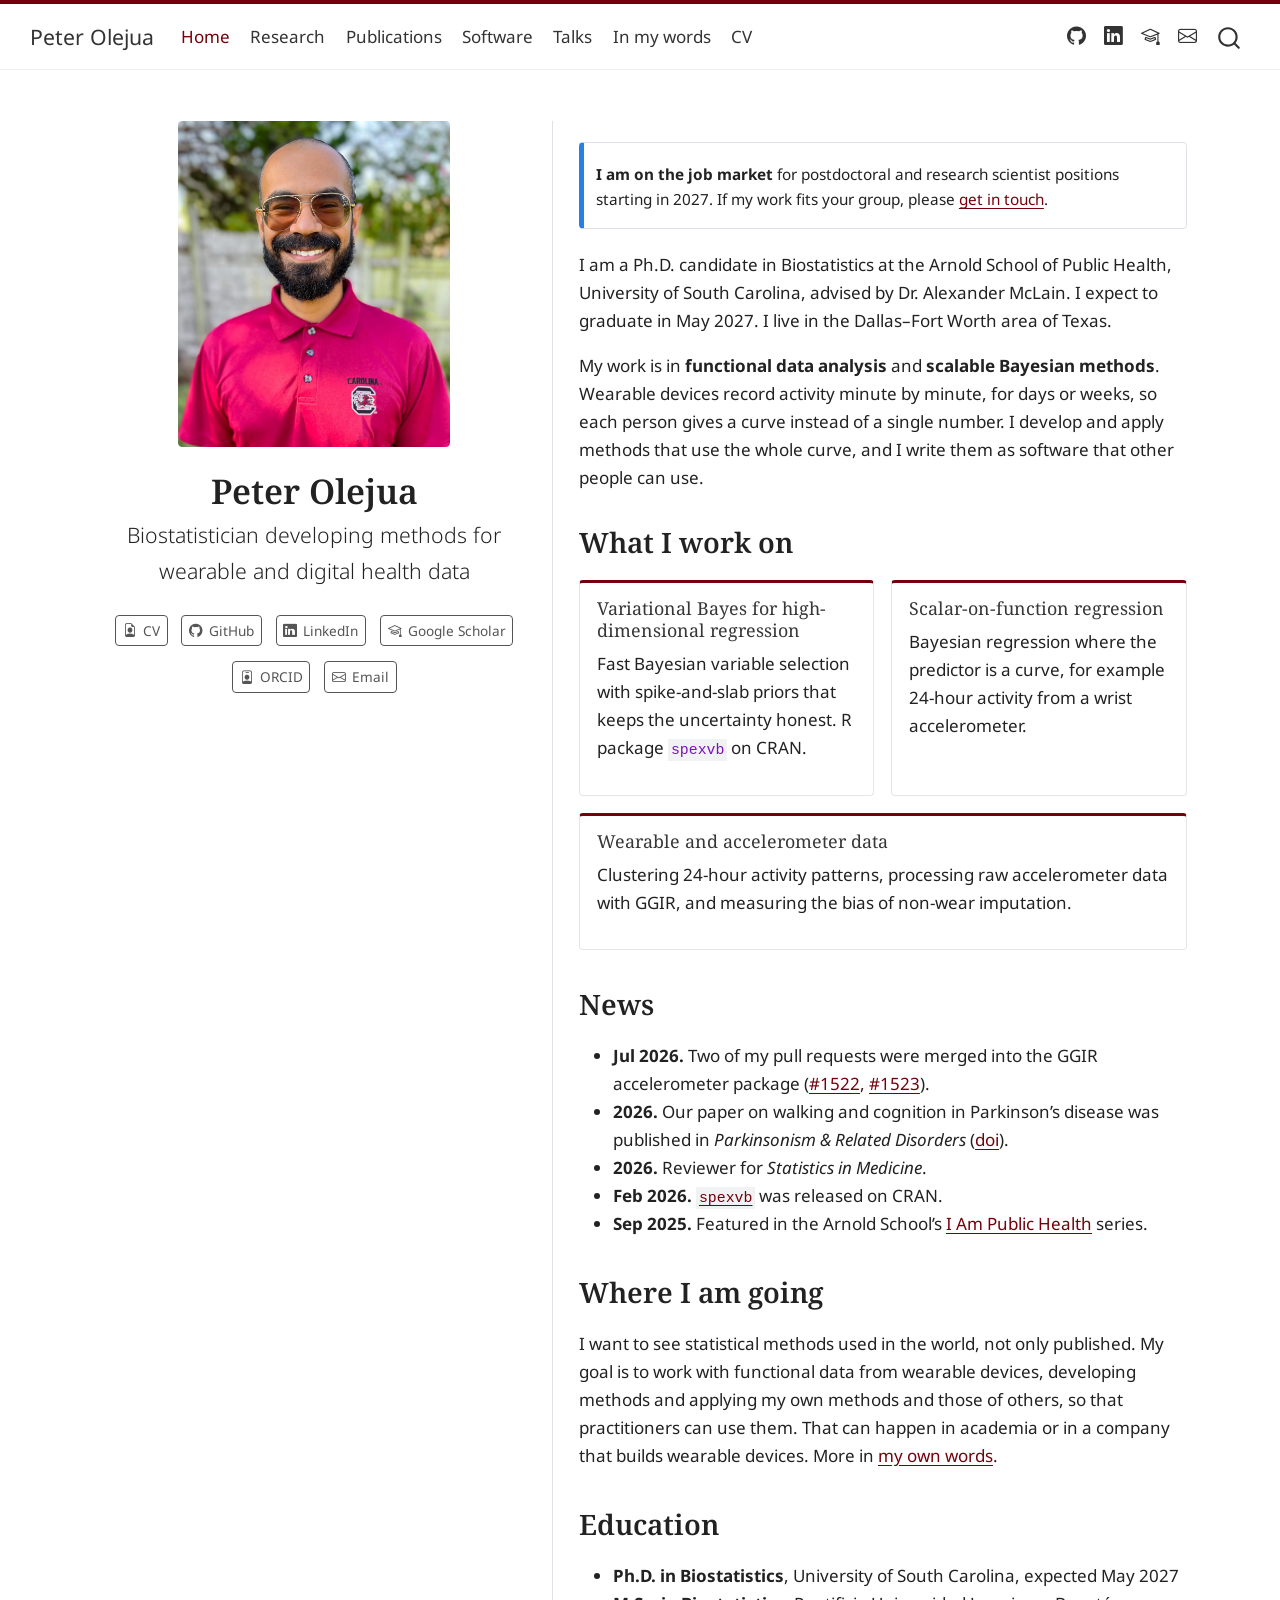
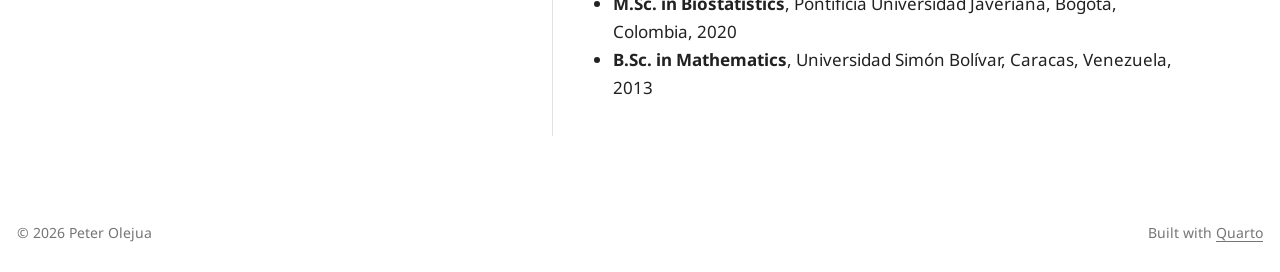
==== docs/index.html @ 1d478399 "Replace the 2023 placeholder with a Quarto personal site Pages: home, research, publications, softwa" ====
<!DOCTYPE html>
<html xmlns="http://www.w3.org/1999/xhtml" lang="en" xml:lang="en"><head>

<meta charset="utf-8">
<meta name="generator" content="quarto-1.10.19">

<meta name="viewport" content="width=device-width, initial-scale=1.0, user-scalable=yes">


<title>Peter Olejua</title>
<style>
/* Default styles provided by pandoc.
** See https://pandoc.org/MANUAL.html#variables-for-html for config info.
*/
span.smallcaps{font-variant: small-caps;}
div.columns{display: flex; gap: 1.5em;}
div.column{flex: auto;}
@media screen {
div.columns{gap: min(4vw, 1.5em);}
div.column{overflow-x: auto;}
}
div.hanging-indent{margin-left: 1.5em; text-indent: -1.5em;}
ul.task-list{list-style: none;}
ul.task-list li input[type="checkbox"] {
  width: 0.8em;
  margin: 0 0.8em 0.2em -1em; /* quarto-specific, see https://github.com/quarto-dev/quarto-cli/issues/4556 */ 
  vertical-align: middle;
}
</style>


<script src="site_libs/quarto-nav/quarto-nav.js"></script>
<script src="site_libs/quarto-nav/headroom.min.js"></script>
<script src="site_libs/clipboard/clipboard.min.js"></script>
<script src="site_libs/quarto-search/autocomplete.umd.js"></script>
<script src="site_libs/quarto-search/fuse.min.js"></script>
<script src="site_libs/quarto-search/quarto-search.js"></script>
<meta name="quarto:offset" content="./">
<script src="site_libs/quarto-html/quarto.js" type="module"></script>
<script src="site_libs/quarto-html/tabsets/tabsets.js" type="module"></script>
<script src="site_libs/quarto-html/popper.min.js"></script>
<script src="site_libs/quarto-html/tippy.umd.min.js"></script>
<link href="site_libs/quarto-html/tippy.css" rel="stylesheet">
<link href="site_libs/quarto-html/quarto-syntax-highlighting-bf27225e3a48a9273f3daa8f8e829971.css" rel="stylesheet" id="quarto-text-highlighting-styles">
<script src="site_libs/bootstrap/bootstrap.min.js"></script>
<link href="site_libs/bootstrap/bootstrap-icons.css" rel="stylesheet">
<link href="site_libs/bootstrap/bootstrap-8802834b2892208c6f3ad287bbaaad03.min.css" rel="stylesheet" append-hash="true" id="quarto-bootstrap" data-mode="light">
<script id="quarto-search-options" type="application/json">{
  "location": "navbar",
  "copy-button": false,
  "collapse-after": 3,
  "panel-placement": "end",
  "type": "overlay",
  "limit": 50,
  "keyboard-shortcut": [
    "f",
    "/",
    "s"
  ],
  "show-item-context": false,
  "language": {
    "search-no-results-text": "No results",
    "search-matching-documents-text": "matching documents",
    "search-copy-link-title": "Copy link to search",
    "search-hide-matches-text": "Hide additional matches",
    "search-more-match-text": "more match in this document",
    "search-more-matches-text": "more matches in this document",
    "search-clear-button-title": "Clear",
    "search-text-placeholder": "",
    "search-detached-cancel-button-title": "Cancel",
    "search-submit-button-title": "Submit",
    "search-label": "Search"
  }
}</script>
<style>html{ scroll-behavior: smooth; }</style>


</head>

<body class="nav-fixed fullcontent quarto-light">

<div id="quarto-search-results"></div>
  <header id="quarto-header" class="headroom fixed-top">
    <nav class="navbar navbar-expand-lg " data-bs-theme="dark">
      <div class="navbar-container container-fluid">
      <div class="navbar-brand-container mx-auto">
    <a class="navbar-brand" href="./index.html">
    <span class="navbar-title">Peter Olejua</span>
    </a>
  </div>
            <div id="quarto-search" class="" title="Search"></div>
          <button class="navbar-toggler" type="button" data-bs-toggle="collapse" data-bs-target="#navbarCollapse" aria-controls="navbarCollapse" role="menu" aria-expanded="false" aria-label="Toggle navigation" onclick="if (window.quartoToggleHeadroom) { window.quartoToggleHeadroom(); }">
  <span class="navbar-toggler-icon"></span>
</button>
          <div class="collapse navbar-collapse" id="navbarCollapse">
            <ul class="navbar-nav navbar-nav-scroll me-auto">
  <li class="nav-item">
    <a class="nav-link active" href="./index.html" aria-current="page"> 
<span class="menu-text">Home</span></a>
  </li>  
  <li class="nav-item">
    <a class="nav-link" href="./research.html"> 
<span class="menu-text">Research</span></a>
  </li>  
  <li class="nav-item">
    <a class="nav-link" href="./publications.html"> 
<span class="menu-text">Publications</span></a>
  </li>  
  <li class="nav-item">
    <a class="nav-link" href="./software.html"> 
<span class="menu-text">Software</span></a>
  </li>  
  <li class="nav-item">
    <a class="nav-link" href="./talks.html"> 
<span class="menu-text">Talks</span></a>
  </li>  
  <li class="nav-item">
    <a class="nav-link" href="./story.html"> 
<span class="menu-text">In my words</span></a>
  </li>  
  <li class="nav-item">
    <a class="nav-link" href="./files/Olejua_CV.pdf"> 
<span class="menu-text">CV</span></a>
  </li>  
</ul>
            <ul class="navbar-nav navbar-nav-scroll ms-auto">
  <li class="nav-item compact">
    <a class="nav-link" href="https://github.com/peterolejua"> <i class="bi bi-github" role="img" aria-label="GitHub">
</i> 
<span class="menu-text"></span></a>
  </li>  
  <li class="nav-item compact">
    <a class="nav-link" href="https://www.linkedin.com/in/peterolejua/"> <i class="bi bi-linkedin" role="img" aria-label="LinkedIn">
</i> 
<span class="menu-text"></span></a>
  </li>  
  <li class="nav-item compact">
    <a class="nav-link" href="https://scholar.google.com/citations?user=GDKI_XwAAAAJ&amp;hl=en"> <i class="bi bi-mortarboard" role="img" aria-label="Google Scholar">
</i> 
<span class="menu-text"></span></a>
  </li>  
  <li class="nav-item compact">
    <a class="nav-link" href="mailto:polejua@email.sc.edu"> <i class="bi bi-envelope" role="img" aria-label="Email">
</i> 
<span class="menu-text"></span></a>
  </li>  
</ul>
          </div> <!-- /navcollapse -->
            <div class="quarto-navbar-tools">
</div>
      </div> <!-- /container-fluid -->
    </nav>
</header>
<!-- content -->
<div id="quarto-content" class="quarto-container page-columns page-rows-contents page-layout-article page-navbar">
<!-- sidebar -->
<!-- margin-sidebar -->
    
<!-- main -->
<div class="quarto-about-trestles">
  <div class="about-entity">
    <img src="images/profile.jpg" class="about-image
  rounded " style="width: 16em;">
<header id="title-block-header" class="quarto-title-block default">
<div class="quarto-title">
<h1 class="title">Peter Olejua</h1>
<p class="subtitle lead">Biostatistician developing methods for wearable and digital health data</p>
</div>
<div class="quarto-title-meta">
  </div>
</header>
    <div class="about-links">
  <a href="/files/Olejua_CV.pdf" class="about-link" rel="" target="">
    <i class="bi bi-file-earmark-person"></i>
     <span class="about-link-text">CV</span>
  </a>
  <a href="https://github.com/peterolejua" class="about-link" rel="" target="">
    <i class="bi bi-github"></i>
     <span class="about-link-text">GitHub</span>
  </a>
  <a href="https://www.linkedin.com/in/peterolejua/" class="about-link" rel="" target="">
    <i class="bi bi-linkedin"></i>
     <span class="about-link-text">LinkedIn</span>
  </a>
  <a href="https://scholar.google.com/citations?user=GDKI_XwAAAAJ&amp;hl=en" class="about-link" rel="" target="">
    <i class="bi bi-mortarboard"></i>
     <span class="about-link-text">Google Scholar</span>
  </a>
  <a href="https://orcid.org/0000-0002-2478-0908" class="about-link" rel="" target="">
    <i class="bi bi-person-badge"></i>
     <span class="about-link-text">ORCID</span>
  </a>
  <a href="mailto:polejua@email.sc.edu" class="about-link" rel="" target="">
    <i class="bi bi-envelope"></i>
     <span class="about-link-text">Email</span>
  </a>
</div>
  </div>
  <div class="about-contents"><main class="content" id="quarto-document-content">
<div class="callout callout-style-simple callout-note no-icon">
<div class="callout-body d-flex">
<div class="callout-icon-container">
<i class="callout-icon no-icon"></i>
</div>
<div class="callout-body-container">
<p><strong>I am on the job market</strong> for postdoctoral and research scientist positions starting in 2027. If my work fits your group, please <a href="mailto:polejua@email.sc.edu">get in touch</a>.</p>
</div>
</div>
</div>
<p>I am a Ph.D.&nbsp;candidate in Biostatistics at the Arnold School of Public Health, University of South Carolina, advised by Dr.&nbsp;Alexander McLain. I expect to graduate in May 2027. I live in the Dallas–Fort Worth area of Texas.</p>
<p>My work is in <strong>functional data analysis</strong> and <strong>scalable Bayesian methods</strong>. Wearable devices record activity minute by minute, for days or weeks, so each person gives a curve instead of a single number. I develop and apply methods that use the whole curve, and I write them as software that other people can use.</p>
<section id="what-i-work-on" class="level2">
<h2 data-anchor-id="what-i-work-on">What I work on</h2>
<div class="card-row">
<section id="variational-bayes-for-high-dimensional-regression" class="level4 item">
<h4 data-anchor-id="variational-bayes-for-high-dimensional-regression">Variational Bayes for high-dimensional regression</h4>
<p>Fast Bayesian variable selection with spike-and-slab priors that keeps the uncertainty honest. R package <code>spexvb</code> on CRAN.</p>
</section>
<section id="scalar-on-function-regression" class="level4 item">
<h4 data-anchor-id="scalar-on-function-regression">Scalar-on-function regression</h4>
<p>Bayesian regression where the predictor is a curve, for example 24-hour activity from a wrist accelerometer.</p>
</section>
<section id="wearable-and-accelerometer-data" class="level4 item">
<h4 data-anchor-id="wearable-and-accelerometer-data">Wearable and accelerometer data</h4>
<p>Clustering 24-hour activity patterns, processing raw accelerometer data with GGIR, and measuring the bias of non-wear imputation.</p>
</section>
</div>
</section>
<section id="news" class="level2">
<h2 data-anchor-id="news">News</h2>
<ul>
<li><strong>Jul 2026.</strong> Two of my pull requests were merged into the GGIR accelerometer package (<a href="https://github.com/wadpac/GGIR/pull/1522">#1522</a>, <a href="https://github.com/wadpac/GGIR/pull/1523">#1523</a>).</li>
<li><strong>2026.</strong> Our paper on walking and cognition in Parkinson’s disease was published in <em>Parkinsonism &amp; Related Disorders</em> (<a href="https://doi.org/10.1016/j.parkreldis.2026.108395">doi</a>).</li>
<li><strong>2026.</strong> Reviewer for <em>Statistics in Medicine</em>.</li>
<li><strong>Feb 2026.</strong> <a href="https://CRAN.R-project.org/package=spexvb"><code>spexvb</code></a> was released on CRAN.</li>
<li><strong>Sep 2025.</strong> Featured in the Arnold School’s <a href="https://www.sc.edu/study/colleges_schools/public_health/about/news/2025/iampublichealth_olejua_bios.php">I Am Public Health</a> series.</li>
</ul>
</section>
<section id="where-i-am-going" class="level2">
<h2 data-anchor-id="where-i-am-going">Where I am going</h2>
<p>I want to see statistical methods used in the world, not only published. My goal is to work with functional data from wearable devices, developing methods and applying my own methods and those of others, so that practitioners can use them. That can happen in academia or in a company that builds wearable devices. More in <a href="./story.html">my own words</a>.</p>
</section>
<section id="education" class="level2">
<h2 data-anchor-id="education">Education</h2>
<ul>
<li><strong>Ph.D.&nbsp;in Biostatistics</strong>, University of South Carolina, expected May 2027</li>
<li><strong>M.Sc. in Biostatistics</strong>, Pontificia Universidad Javeriana, Bogotá, Colombia, 2020</li>
<li><strong>B.Sc. in Mathematics</strong>, Universidad Simón Bolívar, Caracas, Venezuela, 2013</li>
</ul>


</section>
</main></div>
</div>
 <!-- /main -->
<script id="quarto-html-after-body" type="application/javascript">
  window.document.addEventListener("DOMContentLoaded", function (event) {
    const isCodeAnnotation = (el) => {
      for (const clz of el.classList) {
        if (clz.startsWith('code-annotation-')) {                     
          return true;
        }
      }
      return false;
    }
    const onCopySuccess = function(e) {
      // button target
      const button = e.trigger;
      // don't keep focus
      button.blur();
      // flash "checked"
      button.classList.add('code-copy-button-checked');
      var currentTitle = button.getAttribute("title");
      button.setAttribute("title", "Copied!");
      let tooltip;
      if (window.bootstrap) {
        button.setAttribute("data-bs-toggle", "tooltip");
        button.setAttribute("data-bs-placement", "left");
        button.setAttribute("data-bs-title", "Copied!");
        tooltip = new bootstrap.Tooltip(button, 
          { trigger: "manual", 
            customClass: "code-copy-button-tooltip",
            offset: [0, -8]});
        tooltip.show();    
      }
      setTimeout(function() {
        if (tooltip) {
          tooltip.hide();
          button.removeAttribute("data-bs-title");
          button.removeAttribute("data-bs-toggle");
          button.removeAttribute("data-bs-placement");
        }
        button.setAttribute("title", currentTitle);
        button.classList.remove('code-copy-button-checked');
      }, 1000);
      // clear code selection
      e.clearSelection();
    }
    const getTextToCopy = function(trigger) {
      const outerScaffold = trigger.parentElement.cloneNode(true);
      const codeEl = outerScaffold.querySelector('code');
      for (const childEl of codeEl.children) {
        if (isCodeAnnotation(childEl)) {
          childEl.remove();
        }
      }
      return codeEl.innerText;
    }
    const clipboard = new window.ClipboardJS('.code-copy-button:not([data-in-quarto-modal])', {
      text: getTextToCopy
    });
    clipboard.on('success', onCopySuccess);
    if (window.document.getElementById('quarto-embedded-source-code-modal')) {
      const clipboardModal = new window.ClipboardJS('.code-copy-button[data-in-quarto-modal]', {
        text: getTextToCopy,
        container: window.document.getElementById('quarto-embedded-source-code-modal')
      });
      clipboardModal.on('success', onCopySuccess);
    }
      var localhostRegex = new RegExp(/^(?:http|https):\/\/localhost\:?[0-9]*\//);
      var mailtoRegex = new RegExp(/^mailto:/);
        var filterRegex = new RegExp("https:\/\/peterolejua\.github\.io");
      var isInternal = (href) => {
          return filterRegex.test(href) || localhostRegex.test(href) || mailtoRegex.test(href);
      }
      // Inspect non-navigation links and adorn them if external
     var links = window.document.querySelectorAll('a[href]:not(.nav-link):not(.navbar-brand):not(.toc-action):not(.sidebar-link):not(.sidebar-item-toggle):not(.pagination-link):not(.no-external):not([aria-hidden]):not(.dropdown-item):not(.quarto-navigation-tool):not(.about-link)');
      for (var i=0; i<links.length; i++) {
        const link = links[i];
        if (!isInternal(link.href)) {
          // undo the damage that might have been done by quarto-nav.js in the case of
          // links that we want to consider external
          if (link.dataset.originalHref !== undefined) {
            link.href = link.dataset.originalHref;
          }
            // target, if specified
            link.setAttribute("target", "_blank");
            if (link.getAttribute("rel") === null) {
              link.setAttribute("rel", "noopener");
            }
        }
      }
    function tippyHover(el, contentFn, onTriggerFn, onUntriggerFn) {
      const config = {
        allowHTML: true,
        maxWidth: 500,
        delay: 100,
        arrow: false,
        appendTo: function(el) {
            return el.parentElement;
        },
        interactive: true,
        interactiveBorder: 10,
        theme: 'quarto',
        placement: 'bottom-start',
      };
      if (contentFn) {
        config.content = contentFn;
      }
      if (onTriggerFn) {
        config.onTrigger = onTriggerFn;
      }
      if (onUntriggerFn) {
        config.onUntrigger = onUntriggerFn;
      }
      window.tippy(el, config); 
    }
    const noterefs = window.document.querySelectorAll('a[role="doc-noteref"]');
    for (var i=0; i<noterefs.length; i++) {
      const ref = noterefs[i];
      tippyHover(ref, function() {
        // use id or data attribute instead here
        let href = ref.getAttribute('data-footnote-href') || ref.getAttribute('href');
        try { href = new URL(href).hash; } catch {}
        const id = href.replace(/^#\/?/, "");
        const note = window.document.getElementById(id);
        if (note) {
          return note.innerHTML;
        } else {
          return "";
        }
      });
    }
    const xrefs = window.document.querySelectorAll('a.quarto-xref');
    const processXRef = (id, note) => {
      // Strip column container classes
      const stripColumnClz = (el) => {
        el.classList.remove("page-full", "page-columns");
        if (el.children) {
          for (const child of el.children) {
            stripColumnClz(child);
          }
        }
      }
      stripColumnClz(note)
      if (id === null || id.startsWith('sec-')) {
        // Special case sections, only their first couple elements
        const container = document.createElement("div");
        if (note.children && note.children.length > 2) {
          container.appendChild(note.children[0].cloneNode(true));
          for (let i = 1; i < note.children.length; i++) {
            const child = note.children[i];
            if (child.tagName === "P" && child.innerText === "") {
              continue;
            } else {
              container.appendChild(child.cloneNode(true));
              break;
            }
          }
          if (window.Quarto?.typesetMath) {
            window.Quarto.typesetMath(container);
          }
          return container.innerHTML
        } else {
          if (window.Quarto?.typesetMath) {
            window.Quarto.typesetMath(note);
          }
          return note.innerHTML;
        }
      } else {
        // Remove any anchor links if they are present
        const anchorLink = note.querySelector('a.anchorjs-link');
        if (anchorLink) {
          anchorLink.remove();
        }
        if (window.Quarto?.typesetMath) {
          window.Quarto.typesetMath(note);
        }
        if (note.classList.contains("callout")) {
          return note.outerHTML;
        } else {
          return note.innerHTML;
        }
      }
    }
    for (var i=0; i<xrefs.length; i++) {
      const xref = xrefs[i];
      tippyHover(xref, undefined, function(instance) {
        instance.disable();
        let url = xref.getAttribute('href');
        let hash = undefined; 
        if (url.startsWith('#')) {
          hash = url;
        } else {
          try { hash = new URL(url).hash; } catch {}
        }
        if (hash) {
          const id = hash.replace(/^#\/?/, "");
          const note = window.document.getElementById(id);
          if (note !== null) {
            try {
              const html = processXRef(id, note.cloneNode(true));
              instance.setContent(html);
            } finally {
              instance.enable();
              instance.show();
            }
          } else {
            // See if we can fetch this
            fetch(url.split('#')[0])
            .then(res => res.text())
            .then(html => {
              const parser = new DOMParser();
              const htmlDoc = parser.parseFromString(html, "text/html");
              const note = htmlDoc.getElementById(id);
              if (note !== null) {
                const html = processXRef(id, note);
                instance.setContent(html);
              } 
            }).finally(() => {
              instance.enable();
              instance.show();
            });
          }
        } else {
          // See if we can fetch a full url (with no hash to target)
          // This is a special case and we should probably do some content thinning / targeting
          fetch(url)
          .then(res => res.text())
          .then(html => {
            const parser = new DOMParser();
            const htmlDoc = parser.parseFromString(html, "text/html");
            const note = htmlDoc.querySelector('main.content');
            if (note !== null) {
              // This should only happen for chapter cross references
              // (since there is no id in the URL)
              // remove the first header
              if (note.children.length > 0 && note.children[0].tagName === "HEADER") {
                note.children[0].remove();
              }
              const html = processXRef(null, note);
              instance.setContent(html);
            } 
          }).finally(() => {
            instance.enable();
            instance.show();
          });
        }
      }, function(instance) {
      });
    }
        let selectedAnnoteEl;
        const selectorForAnnotation = ( cell, annotation) => {
          let cellAttr = 'data-code-cell="' + cell + '"';
          let lineAttr = 'data-code-annotation="' +  annotation + '"';
          const selector = 'span[' + cellAttr + '][' + lineAttr + ']';
          return selector;
        }
        const selectCodeLines = (annoteEl) => {
          const doc = window.document;
          const targetCell = annoteEl.getAttribute("data-target-cell");
          const targetAnnotation = annoteEl.getAttribute("data-target-annotation");
          const annoteSpan = window.document.querySelector(selectorForAnnotation(targetCell, targetAnnotation));
          const lines = annoteSpan.getAttribute("data-code-lines").split(",");
          const lineIds = lines.map((line) => {
            return targetCell + "-" + line;
          })
          let top = null;
          let height = null;
          let parent = null;
          if (lineIds.length > 0) {
              //compute the position of the single el (top and bottom and make a div)
              const el = window.document.getElementById(lineIds[0]);
              top = el.offsetTop;
              height = el.offsetHeight;
              parent = el.parentElement.parentElement;
            if (lineIds.length > 1) {
              const lastEl = window.document.getElementById(lineIds[lineIds.length - 1]);
              const bottom = lastEl.offsetTop + lastEl.offsetHeight;
              height = bottom - top;
            }
            if (top !== null && height !== null && parent !== null) {
              // cook up a div (if necessary) and position it 
              let div = window.document.getElementById("code-annotation-line-highlight");
              if (div === null) {
                div = window.document.createElement("div");
                div.setAttribute("id", "code-annotation-line-highlight");
                div.style.position = 'absolute';
                parent.appendChild(div);
              }
              div.style.top = top - 2 + "px";
              div.style.height = height + 4 + "px";
              div.style.left = 0;
              let gutterDiv = window.document.getElementById("code-annotation-line-highlight-gutter");
              if (gutterDiv === null) {
                gutterDiv = window.document.createElement("div");
                gutterDiv.setAttribute("id", "code-annotation-line-highlight-gutter");
                gutterDiv.style.position = 'absolute';
                const codeCell = window.document.getElementById(targetCell);
                const gutter = codeCell.querySelector('.code-annotation-gutter');
                gutter.appendChild(gutterDiv);
              }
              gutterDiv.style.top = top - 2 + "px";
              gutterDiv.style.height = height + 4 + "px";
            }
            selectedAnnoteEl = annoteEl;
          }
        };
        const unselectCodeLines = () => {
          const elementsIds = ["code-annotation-line-highlight", "code-annotation-line-highlight-gutter"];
          elementsIds.forEach((elId) => {
            const div = window.document.getElementById(elId);
            if (div) {
              div.remove();
            }
          });
          selectedAnnoteEl = undefined;
        };
          // Handle positioning of the toggle
      window.addEventListener(
        "resize",
        throttle(() => {
          elRect = undefined;
          if (selectedAnnoteEl) {
            selectCodeLines(selectedAnnoteEl);
          }
        }, 10)
      );
      function throttle(fn, ms) {
      let throttle = false;
      let timer;
        return (...args) => {
          if(!throttle) { // first call gets through
              fn.apply(this, args);
              throttle = true;
          } else { // all the others get throttled
              if(timer) clearTimeout(timer); // cancel #2
              timer = setTimeout(() => {
                fn.apply(this, args);
                timer = throttle = false;
              }, ms);
          }
        };
      }
        // Attach click handler to the DT
        const annoteDls = window.document.querySelectorAll('dt[data-target-cell]');
        for (const annoteDlNode of annoteDls) {
          annoteDlNode.addEventListener('click', (event) => {
            const clickedEl = event.target;
            if (clickedEl !== selectedAnnoteEl) {
              unselectCodeLines();
              const activeEl = window.document.querySelector('dt[data-target-cell].code-annotation-active');
              if (activeEl) {
                activeEl.classList.remove('code-annotation-active');
              }
              selectCodeLines(clickedEl);
              clickedEl.classList.add('code-annotation-active');
            } else {
              // Unselect the line
              unselectCodeLines();
              clickedEl.classList.remove('code-annotation-active');
            }
          });
        }
    const findCites = (el) => {
      const parentEl = el.parentElement;
      if (parentEl) {
        const cites = parentEl.dataset.cites;
        if (cites) {
          return {
            el,
            cites: cites.split(' ')
          };
        } else {
          return findCites(el.parentElement)
        }
      } else {
        return undefined;
      }
    };
    var bibliorefs = window.document.querySelectorAll('a[role="doc-biblioref"]');
    for (var i=0; i<bibliorefs.length; i++) {
      const ref = bibliorefs[i];
      const citeInfo = findCites(ref);
      if (citeInfo) {
        tippyHover(citeInfo.el, function() {
          var popup = window.document.createElement('div');
          citeInfo.cites.forEach(function(cite) {
            var citeDiv = window.document.createElement('div');
            citeDiv.classList.add('hanging-indent');
            citeDiv.classList.add('csl-entry');
            var biblioDiv = window.document.getElementById('ref-' + cite);
            if (biblioDiv) {
              citeDiv.innerHTML = biblioDiv.innerHTML;
            }
            popup.appendChild(citeDiv);
          });
          return popup.innerHTML;
        });
      }
    }
  });
  </script>
</div> <!-- /content -->
<footer class="footer">
  <div class="nav-footer">
    <div class="nav-footer-left">
<p>© 2026 Peter Olejua</p>
</div>   
    <div class="nav-footer-center">
      &nbsp;
    </div>
    <div class="nav-footer-right">
<p>Built with <a href="https://quarto.org">Quarto</a></p>
</div>
  </div>
</footer>




<script src="site_libs/quarto-html/zenscroll-min.js"></script>
</body></html>
---- docs/site_libs/quarto-html/tippy.css ----
.tippy-box[data-animation=fade][data-state=hidden]{opacity:0}[data-tippy-root]{max-width:calc(100vw - 10px)}.tippy-box{position:relative;background-color:#333;color:#fff;border-radius:4px;font-size:14px;line-height:1.4;white-space:normal;outline:0;transition-property:transform,visibility,opacity}.tippy-box[data-placement^=top]>.tippy-arrow{bottom:0}.tippy-box[data-placement^=top]>.tippy-arrow:before{bottom:-7px;left:0;border-width:8px 8px 0;border-top-color:initial;transform-origin:center top}.tippy-box[data-placement^=bottom]>.tippy-arrow{top:0}.tippy-box[data-placement^=bottom]>.tippy-arrow:before{top:-7px;left:0;border-width:0 8px 8px;border-bottom-color:initial;transform-origin:center bottom}.tippy-box[data-placement^=left]>.tippy-arrow{right:0}.tippy-box[data-placement^=left]>.tippy-arrow:before{border-width:8px 0 8px 8px;border-left-color:initial;right:-7px;transform-origin:center left}.tippy-box[data-placement^=right]>.tippy-arrow{left:0}.tippy-box[data-placement^=right]>.tippy-arrow:before{left:-7px;border-width:8px 8px 8px 0;border-right-color:initial;transform-origin:center right}.tippy-box[data-inertia][data-state=visible]{transition-timing-function:cubic-bezier(.54,1.5,.38,1.11)}.tippy-arrow{width:16px;height:16px;color:#333}.tippy-arrow:before{content:"";position:absolute;border-color:transparent;border-style:solid}.tippy-content{position:relative;padding:5px 9px;z-index:1}
---- docs/site_libs/quarto-html/quarto-syntax-highlighting-bf27225e3a48a9273f3daa8f8e829971.css ----
/* quarto syntax highlight colors */
:root {
  --quarto-hl-ot-color: #003B4F;
  --quarto-hl-at-color: #657422;
  --quarto-hl-ss-color: #20794D;
  --quarto-hl-an-color: #5E5E5E;
  --quarto-hl-fu-color: #4758AB;
  --quarto-hl-st-color: #20794D;
  --quarto-hl-cf-color: #003B4F;
  --quarto-hl-op-color: #5E5E5E;
  --quarto-hl-er-color: #AD0000;
  --quarto-hl-bn-color: #AD0000;
  --quarto-hl-al-color: #AD0000;
  --quarto-hl-va-color: #111111;
  --quarto-hl-bu-color: inherit;
  --quarto-hl-ex-color: inherit;
  --quarto-hl-pp-color: #AD0000;
  --quarto-hl-in-color: #5E5E5E;
  --quarto-hl-vs-color: #20794D;
  --quarto-hl-wa-color: #5E5E5E;
  --quarto-hl-do-color: #5E5E5E;
  --quarto-hl-im-color: #00769E;
  --quarto-hl-ch-color: #20794D;
  --quarto-hl-dt-color: #AD0000;
  --quarto-hl-fl-color: #AD0000;
  --quarto-hl-co-color: #5E5E5E;
  --quarto-hl-cv-color: #5E5E5E;
  --quarto-hl-cn-color: #8f5902;
  --quarto-hl-sc-color: #5E5E5E;
  --quarto-hl-dv-color: #AD0000;
  --quarto-hl-kw-color: #003B4F;
}

/* other quarto variables */
:root {
  --quarto-font-monospace: SFMono-Regular, Menlo, Monaco, Consolas, "Liberation Mono", "Courier New", monospace;
}

/* syntax highlight based on Pandoc's rules */
pre > code.sourceCode > span {
  color: #003B4F;
}

code.sourceCode > span {
  color: #003B4F;
}

div.sourceCode,
div.sourceCode pre.sourceCode {
  color: #003B4F;
}

/* Normal */
code span {
  color: #003B4F;
}

/* Alert */
code span.al {
  color: #AD0000;
  font-style: inherit;
}

/* Annotation */
code span.an {
  color: #5E5E5E;
  font-style: inherit;
}

/* Attribute */
code span.at {
  color: #657422;
  font-style: inherit;
}

/* BaseN */
code span.bn {
  color: #AD0000;
  font-style: inherit;
}

/* BuiltIn */
code span.bu {
  font-style: inherit;
}

/* ControlFlow */
code span.cf {
  color: #003B4F;
  font-weight: bold;
  font-style: inherit;
}

/* Char */
code span.ch {
  color: #20794D;
  font-style: inherit;
}

/* Constant */
code span.cn {
  color: #8f5902;
  font-style: inherit;
}

/* Comment */
code span.co {
  color: #5E5E5E;
  font-style: inherit;
}

/* CommentVar */
code span.cv {
  color: #5E5E5E;
  font-style: italic;
}

/* Documentation */
code span.do {
  color: #5E5E5E;
  font-style: italic;
}

/* DataType */
code span.dt {
  color: #AD0000;
  font-style: inherit;
}

/* DecVal */
code span.dv {
  color: #AD0000;
  font-style: inherit;
}

/* Error */
code span.er {
  color: #AD0000;
  font-style: inherit;
}

/* Extension */
code span.ex {
  font-style: inherit;
}

/* Float */
code span.fl {
  color: #AD0000;
  font-style: inherit;
}

/* Function */
code span.fu {
  color: #4758AB;
  font-style: inherit;
}

/* Import */
code span.im {
  color: #00769E;
  font-style: inherit;
}

/* Information */
code span.in {
  color: #5E5E5E;
  font-style: inherit;
}

/* Keyword */
code span.kw {
  color: #003B4F;
  font-weight: bold;
  font-style: inherit;
}

/* Operator */
code span.op {
  color: #5E5E5E;
  font-style: inherit;
}

/* Other */
code span.ot {
  color: #003B4F;
  font-style: inherit;
}

/* Preprocessor */
code span.pp {
  color: #AD0000;
  font-style: inherit;
}

/* SpecialChar */
code span.sc {
  color: #5E5E5E;
  font-style: inherit;
}

/* SpecialString */
code span.ss {
  color: #20794D;
  font-style: inherit;
}

/* String */
code span.st {
  color: #20794D;
  font-style: inherit;
}

/* Variable */
code span.va {
  color: #111111;
  font-style: inherit;
}

/* VerbatimString */
code span.vs {
  color: #20794D;
  font-style: inherit;
}

/* Warning */
code span.wa {
  color: #5E5E5E;
  font-style: italic;
}

.prevent-inlining {
  content: "</";
}

/*# sourceMappingURL=8be38f48d34c45af72792cbd699585e7.css.map */
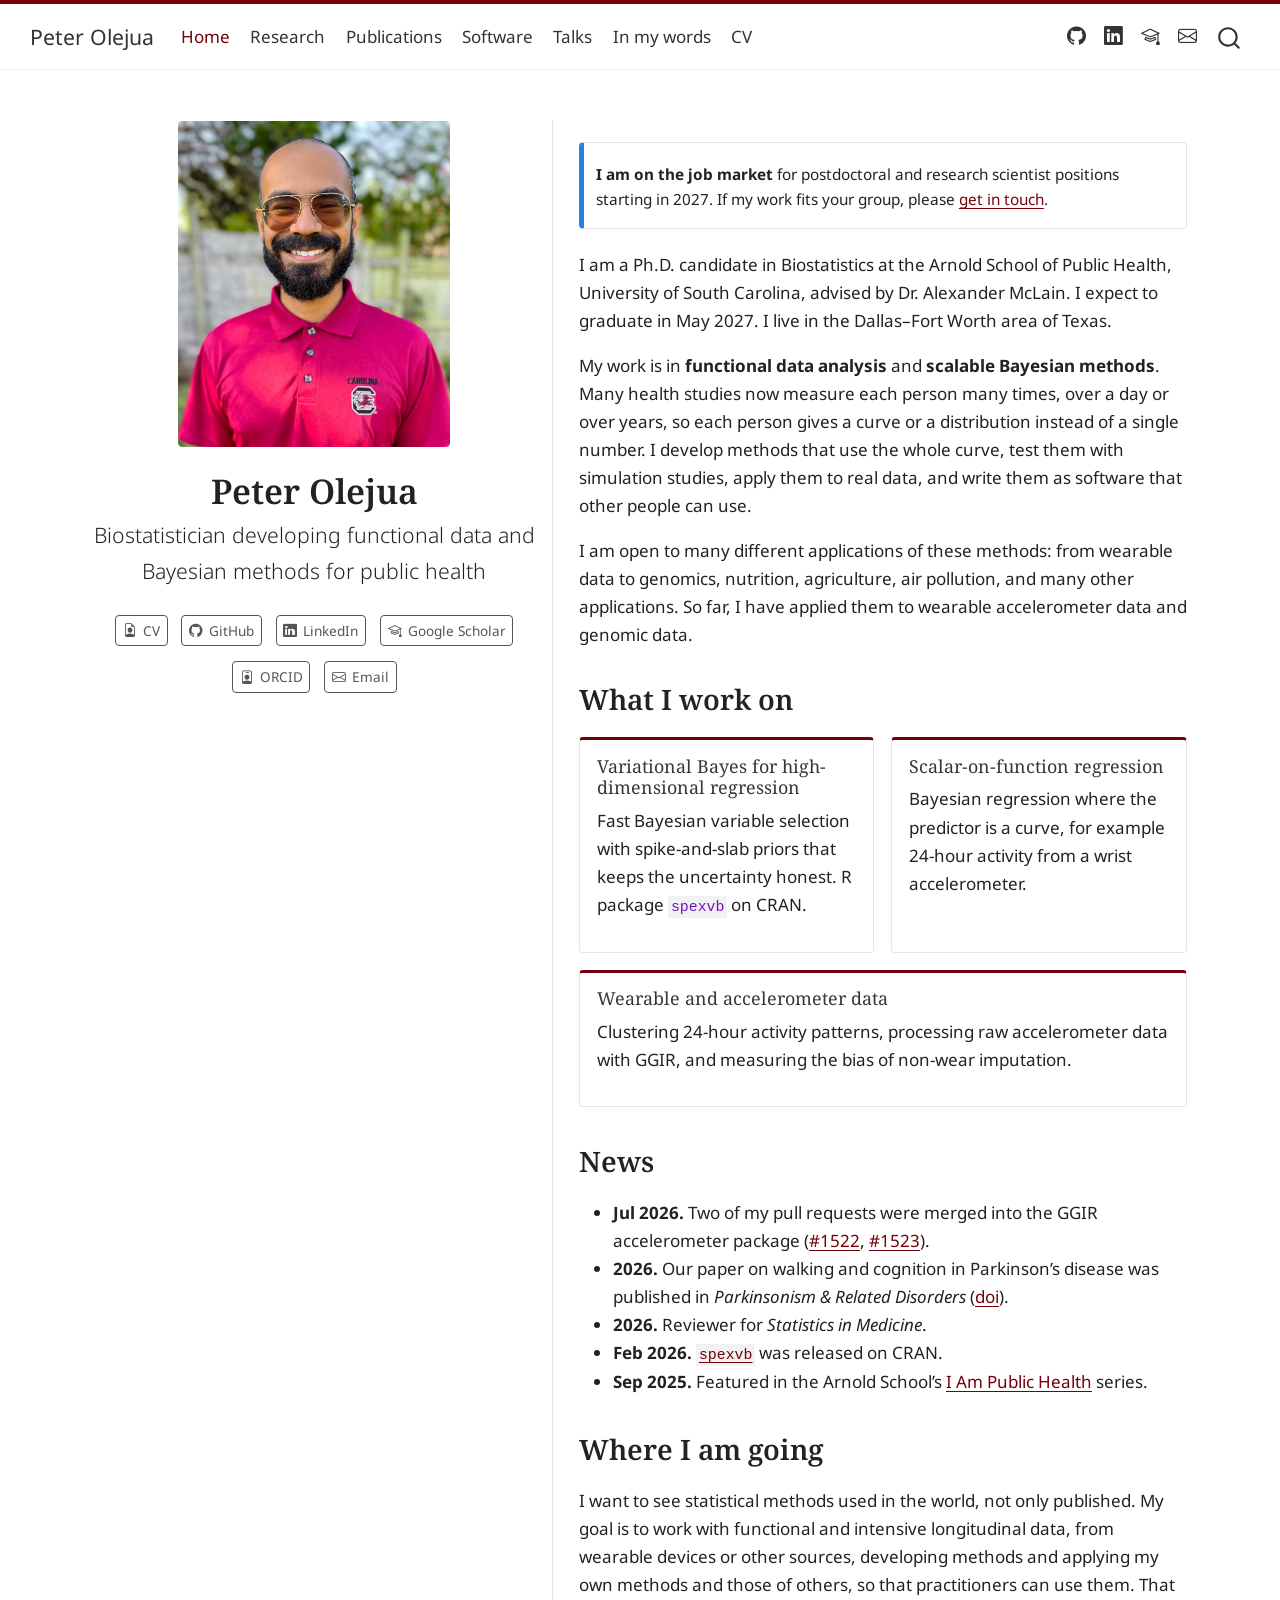
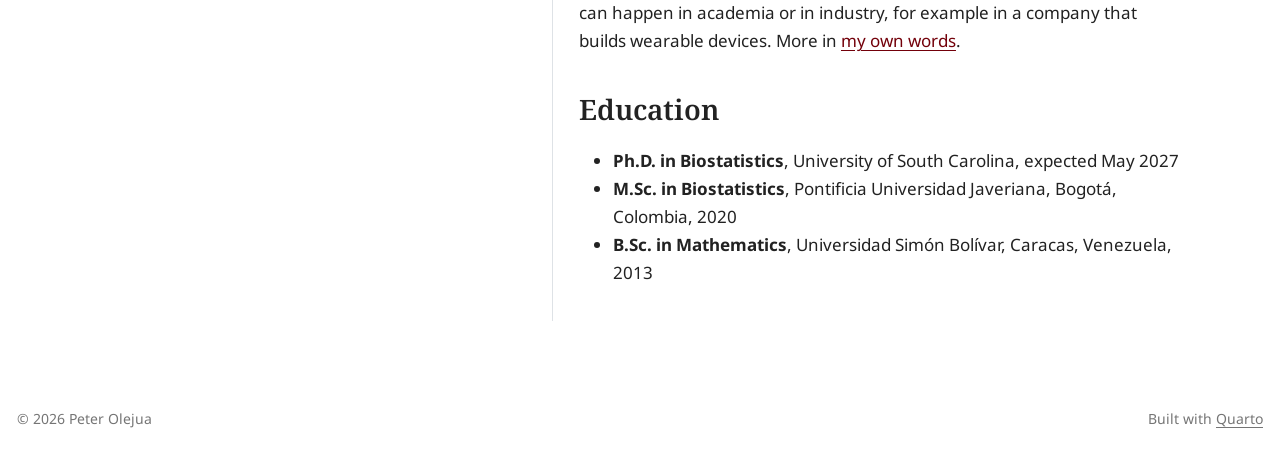
==== commit 5b1384cb: "Describe the work by its methods and list the applications Co-Authored-By: Claude Opus 5.5 <noreply@" ====
--- a/docs/index.html
+++ b/docs/index.html
@@ -164,7 +164,7 @@
 <header id="title-block-header" class="quarto-title-block default">
 <div class="quarto-title">
 <h1 class="title">Peter Olejua</h1>
-<p class="subtitle lead">Biostatistician developing methods for wearable and digital health data</p>
+<p class="subtitle lead">Biostatistician developing functional data and Bayesian methods for public health</p>
 </div>
 <div class="quarto-title-meta">
   </div>
@@ -208,7 +208,8 @@
 </div>
 </div>
 <p>I am a Ph.D.&nbsp;candidate in Biostatistics at the Arnold School of Public Health, University of South Carolina, advised by Dr.&nbsp;Alexander McLain. I expect to graduate in May 2027. I live in the Dallas–Fort Worth area of Texas.</p>
-<p>My work is in <strong>functional data analysis</strong> and <strong>scalable Bayesian methods</strong>. Wearable devices record activity minute by minute, for days or weeks, so each person gives a curve instead of a single number. I develop and apply methods that use the whole curve, and I write them as software that other people can use.</p>
+<p>My work is in <strong>functional data analysis</strong> and <strong>scalable Bayesian methods</strong>. Many health studies now measure each person many times, over a day or over years, so each person gives a curve or a distribution instead of a single number. I develop methods that use the whole curve, test them with simulation studies, apply them to real data, and write them as software that other people can use.</p>
+<p>I am open to many different applications of these methods: from wearable data to genomics, nutrition, agriculture, air pollution, and many other applications. So far, I have applied them to wearable accelerometer data and genomic data.</p>
 <section id="what-i-work-on" class="level2">
 <h2 data-anchor-id="what-i-work-on">What I work on</h2>
 <div class="card-row">
@@ -238,7 +239,7 @@
 </section>
 <section id="where-i-am-going" class="level2">
 <h2 data-anchor-id="where-i-am-going">Where I am going</h2>
-<p>I want to see statistical methods used in the world, not only published. My goal is to work with functional data from wearable devices, developing methods and applying my own methods and those of others, so that practitioners can use them. That can happen in academia or in a company that builds wearable devices. More in <a href="./story.html">my own words</a>.</p>
+<p>I want to see statistical methods used in the world, not only published. My goal is to work with functional and intensive longitudinal data, from wearable devices or other sources, developing methods and applying my own methods and those of others, so that practitioners can use them. That can happen in academia or in industry, for example in a company that builds wearable devices. More in <a href="./story.html">my own words</a>.</p>
 </section>
 <section id="education" class="level2">
 <h2 data-anchor-id="education">Education</h2>
